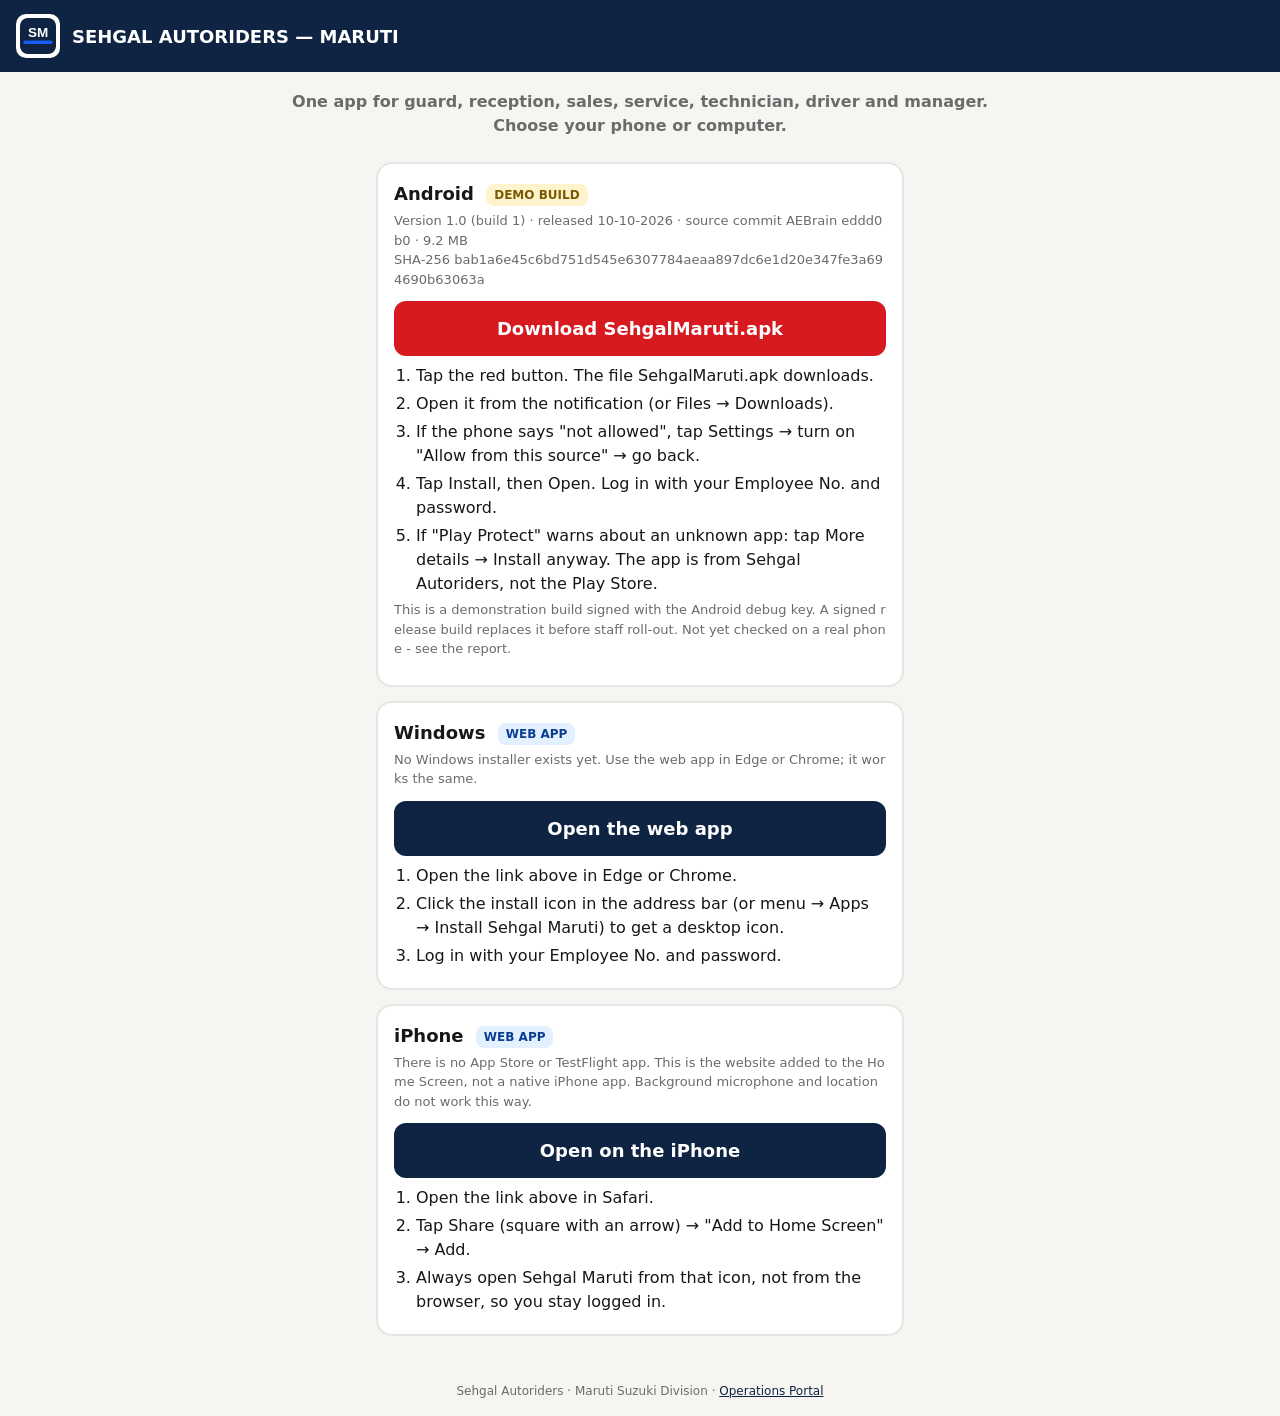
==== install/index.html @ 4bb22194 "feat(r18): publish SEHGAL AUTORIDERS - MARUTI compiled static distribution" ====
<!doctype html>
<html lang="en">
<head>
<meta charset="utf-8">
<meta name="viewport" content="width=device-width,initial-scale=1">
<meta name="robots" content="noindex">
<title>SEHGAL AUTORIDERS — MARUTI</title>
<style>
  :root{--bg:#f6f5f2;--card:#fff;--ink:#171717;--mute:#6b6b6b;--line:#e5e5e5;--red:#d71920;--blue:#0f2342}
  *{box-sizing:border-box}
  body{margin:0;background:var(--bg);color:var(--ink);font:16px/1.5 system-ui,-apple-system,"Segoe UI",sans-serif}
  header{background:var(--blue);color:#fff;padding:14px 16px;display:flex;align-items:center;gap:12px}
  header img{width:44px;height:44px;border-radius:10px;background:#fff;padding:4px}
  header h1{font-size:18px;margin:0;flex:1}
  .pick{text-align:center;font-weight:700;color:var(--mute);margin:18px 16px 8px}
  main{max-width:560px;margin:0 auto;padding:16px}
  .card{background:var(--card);border:2px solid var(--line);border-radius:16px;padding:16px;margin-bottom:14px}
  .card h2{margin:0 0 4px;font-size:18px}
  .state{display:inline-block;font-size:12px;font-weight:800;border-radius:8px;padding:2px 8px;margin-left:6px;vertical-align:middle}
  .demo{background:#fff3cd;color:#7a5a00}.web{background:#e3f0ff;color:#0b3d91}.none{background:#eee;color:#555}
  .get{display:block;text-align:center;background:var(--red);color:#fff;text-decoration:none;font-weight:800;font-size:18px;padding:14px;border-radius:12px;margin:12px 0 8px}
  .get.blue{background:var(--blue)}
  .meta{color:var(--mute);font-size:13px;margin:0 0 10px;word-break:break-all}
  ol{margin:0;padding-left:22px}
  li{margin:4px 0}
  footer{color:var(--mute);font-size:12px;text-align:center;padding:16px}
  a.back{color:var(--blue)}
</style>
</head>
<body>
<header><img src="../app/icon.svg" alt=""><h1>SEHGAL AUTORIDERS — MARUTI</h1></header>
<p class="pick">One app for guard, reception, sales, service, technician, driver and manager.<br>Choose your phone or computer.</p>
<main>

<div class="card">
  <h2>Android <span class="state demo">DEMO BUILD</span></h2>
  <p class="meta">Version 1.0 (build 1) · released 10-10-2026 · source commit AEBrain eddd0b0 · 9.2 MB<br>SHA-256 bab1a6e45c6bd751d545e6307784aeaa897dc6e1d20e347fe3a694690b63063a</p>
  <a class="get" href="SehgalMaruti.apk">Download SehgalMaruti.apk</a>
  <ol>
    <li>Tap the red button. The file SehgalMaruti.apk downloads.</li>
    <li>Open it from the notification (or Files → Downloads).</li>
    <li>If the phone says "not allowed", tap Settings → turn on "Allow from this source" → go back.</li>
    <li>Tap Install, then Open. Log in with your Employee No. and password.</li>
    <li>If "Play Protect" warns about an unknown app: tap More details → Install anyway. The app is from Sehgal Autoriders, not the Play Store.</li>
  </ol>
  <p class="meta">This is a demonstration build signed with the Android debug key. A signed release build replaces it before staff roll-out. Not yet checked on a real phone - see the report.</p>
</div>

<div class="card">
  <h2>Windows <span class="state web">WEB APP</span></h2>
  <p class="meta">No Windows installer exists yet. Use the web app in Edge or Chrome; it works the same.</p>
  <a class="get blue" href="../app/">Open the web app</a>
  <ol>
    <li>Open the link above in Edge or Chrome.</li>
    <li>Click the install icon in the address bar (or menu → Apps → Install Sehgal Maruti) to get a desktop icon.</li>
    <li>Log in with your Employee No. and password.</li>
  </ol>
</div>

<div class="card">
  <h2>iPhone <span class="state web">WEB APP</span></h2>
  <p class="meta">There is no App Store or TestFlight app. This is the website added to the Home Screen, not a native iPhone app. Background microphone and location do not work this way.</p>
  <a class="get blue" href="../app/">Open on the iPhone</a>
  <ol>
    <li>Open the link above in Safari.</li>
    <li>Tap Share (square with an arrow) → "Add to Home Screen" → Add.</li>
    <li>Always open Sehgal Maruti from that icon, not from the browser, so you stay logged in.</li>
  </ol>
</div>

</main>
<footer>Sehgal Autoriders · Maruti Suzuki Division · <a class="back" href="../">Operations Portal</a></footer>
</body>
</html>
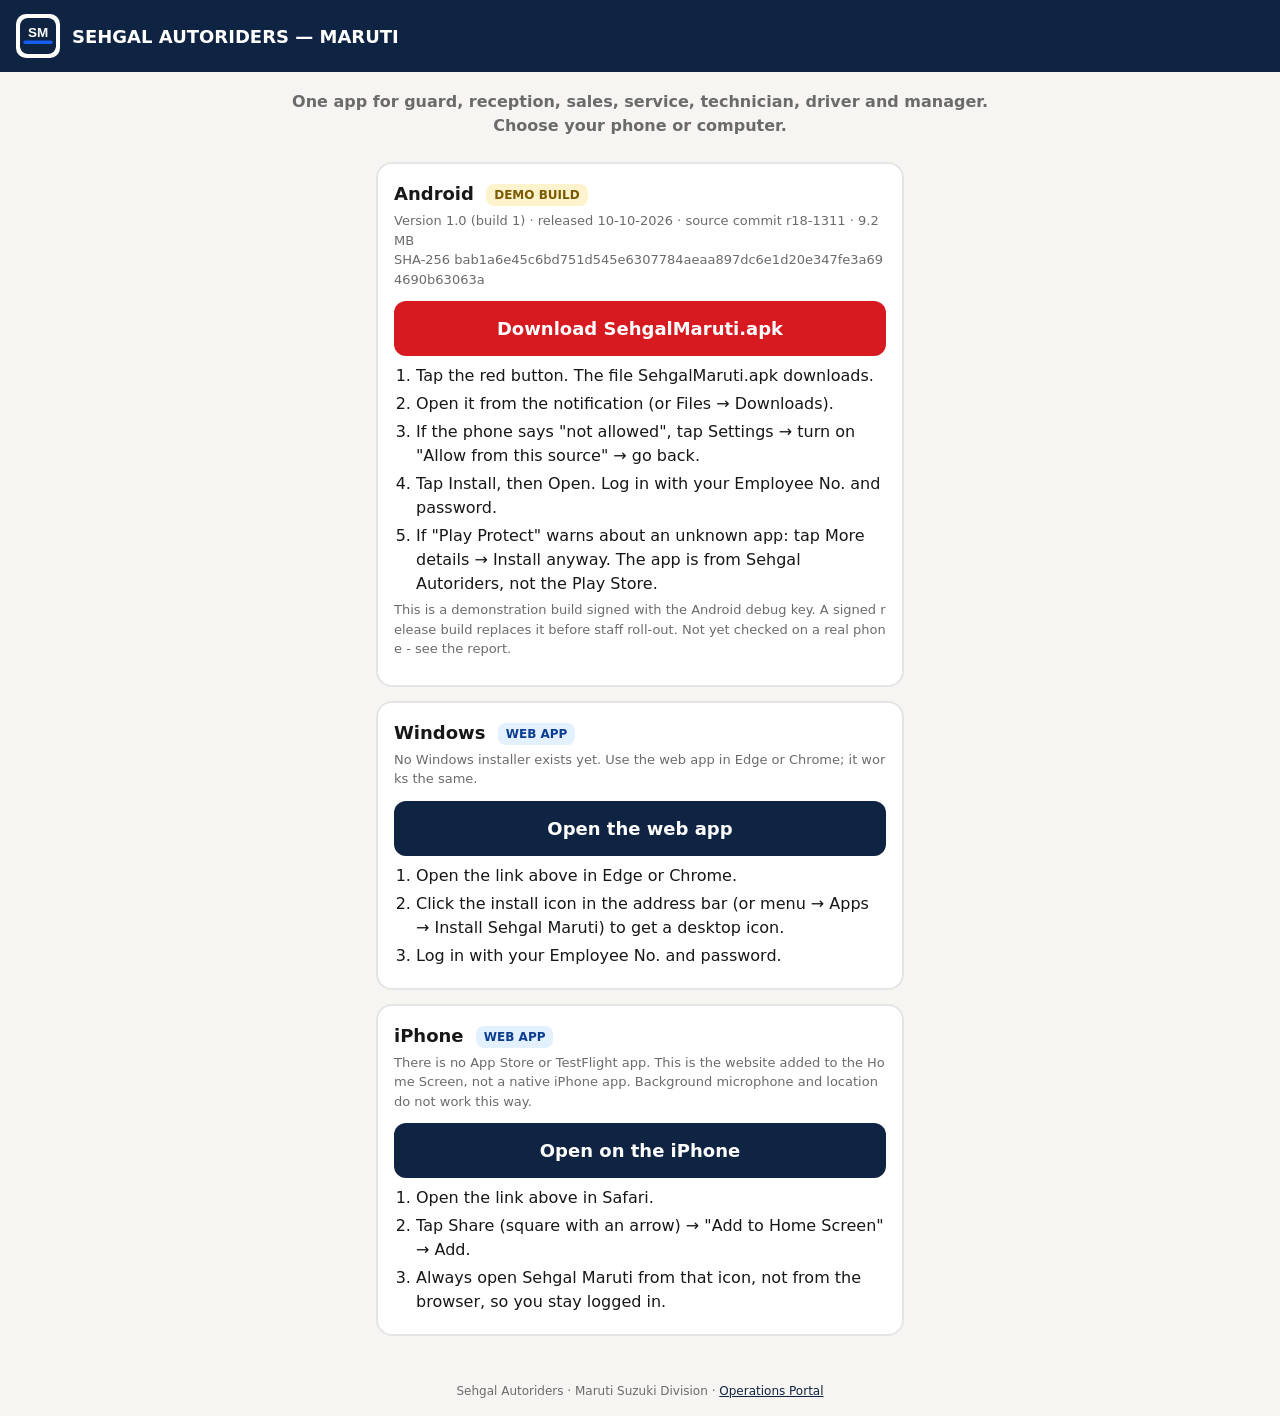
==== commit 33a735aa: "chore(r18): clean install page metadata" ====
--- a/install/index.html
+++ b/install/index.html
@@ -34,7 +34,7 @@
 
 <div class="card">
   <h2>Android <span class="state demo">DEMO BUILD</span></h2>
-  <p class="meta">Version 1.0 (build 1) · released 10-10-2026 · source commit AEBrain eddd0b0 · 9.2 MB<br>SHA-256 bab1a6e45c6bd751d545e6307784aeaa897dc6e1d20e347fe3a694690b63063a</p>
+  <p class="meta">Version 1.0 (build 1) · released 10-10-2026 · source commit r18-1311 · 9.2 MB<br>SHA-256 bab1a6e45c6bd751d545e6307784aeaa897dc6e1d20e347fe3a694690b63063a</p>
   <a class="get" href="SehgalMaruti.apk">Download SehgalMaruti.apk</a>
   <ol>
     <li>Tap the red button. The file SehgalMaruti.apk downloads.</li>
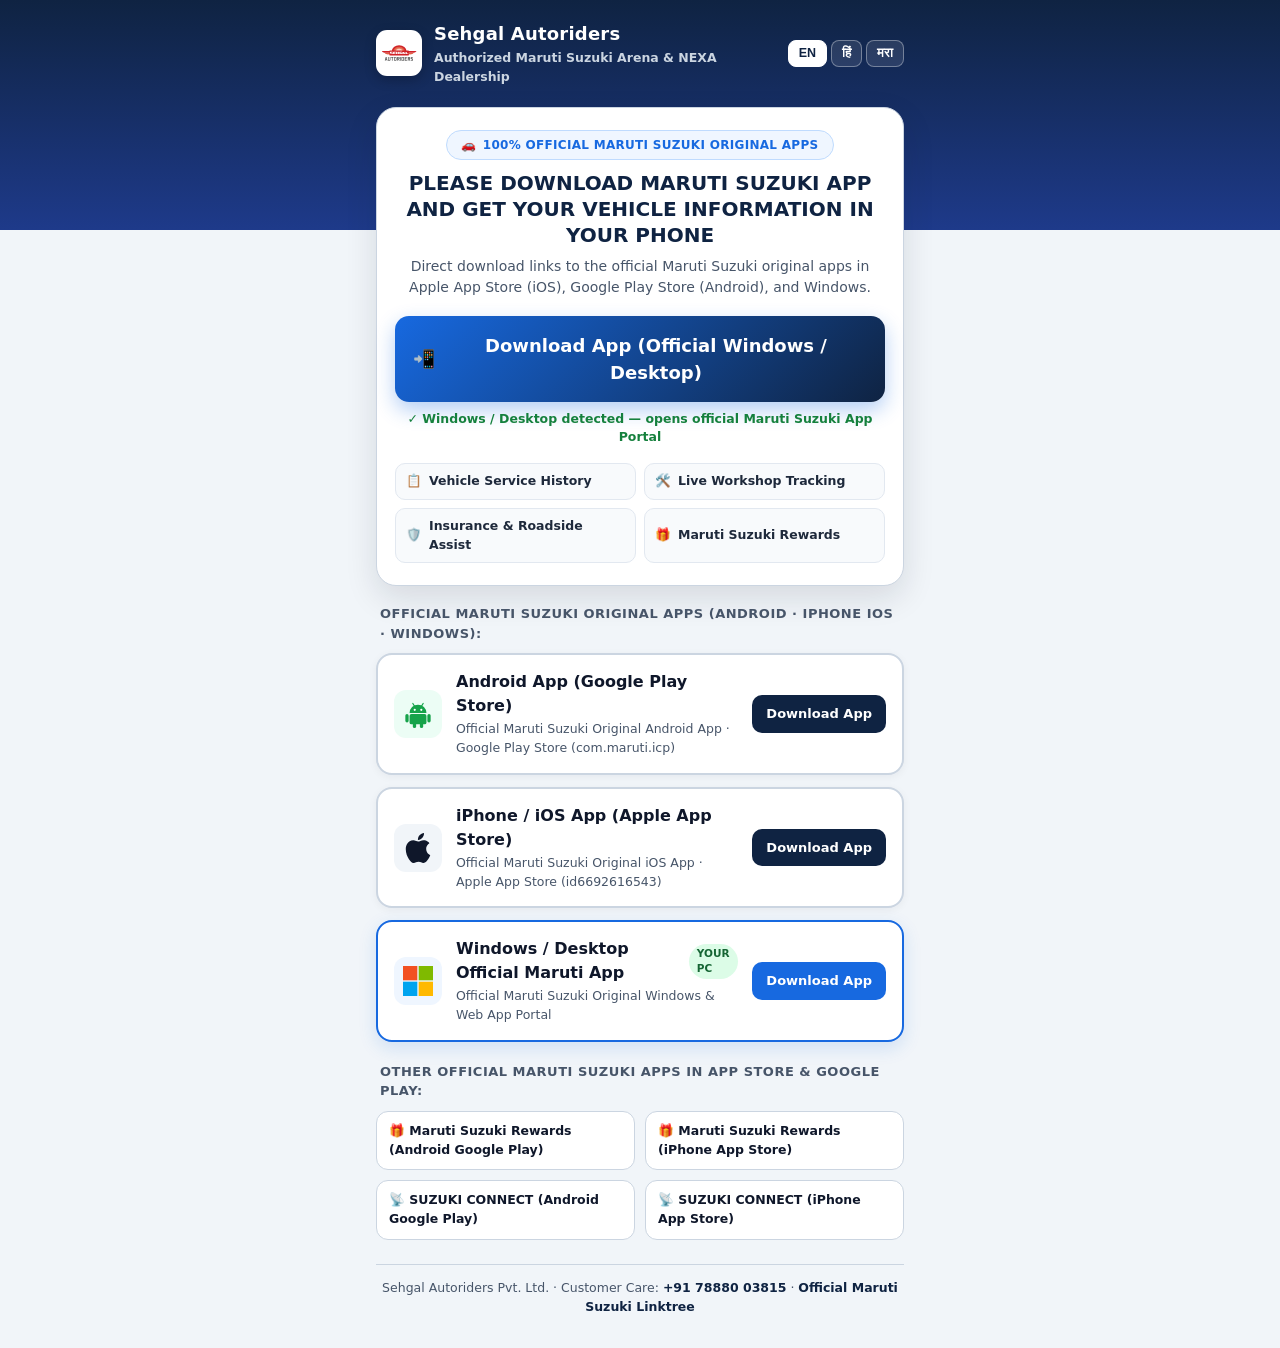
==== commit 4864cbd4: "feat(maruti-app): publish Official Maruti Suzuki App Download Hub (iOS, Android, Windows)" ====
--- a/install/index.html
+++ b/install/index.html
@@ -1,74 +1,192 @@
-<!doctype html>
+<!DOCTYPE html>
 <html lang="en">
 <head>
 <meta charset="utf-8">
 <meta name="viewport" content="width=device-width,initial-scale=1">
-<meta name="robots" content="noindex">
-<title>SEHGAL AUTORIDERS — MARUTI</title>
+<title>Download Official Maruti Suzuki App — Sehgal Autoriders (iOS · Android · Windows)</title>
+<meta property="og:title" content="PLEASE DOWNLOAD MARUTI SUZUKI APP & GET YOUR VEHICLE INFORMATION IN YOUR PHONE">
+<meta property="og:description" content="Official Maruti Suzuki Original Apps on Apple App Store (iOS), Google Play Store (Android) & Windows">
+<meta property="og:image" content="https://maruti.sehgalautoriders.com/app/icon.svg">
+<meta name="theme-color" content="#0f2342">
+<link rel="icon" href="../app/icon.svg">
 <style>
-  :root{--bg:#f6f5f2;--card:#fff;--ink:#171717;--mute:#6b6b6b;--line:#e5e5e5;--red:#d71920;--blue:#0f2342}
+  :root{--bg:#f1f5f9;--card:#ffffff;--ink:#0f172a;--mute:#475569;--line:#cbd5e1;--blue:#0f2342;--accent:#1769e0;--green:#15803d;--red:#d71920}
   *{box-sizing:border-box}
-  body{margin:0;background:var(--bg);color:var(--ink);font:16px/1.5 system-ui,-apple-system,"Segoe UI",sans-serif}
-  header{background:var(--blue);color:#fff;padding:14px 16px;display:flex;align-items:center;gap:12px}
-  header img{width:44px;height:44px;border-radius:10px;background:#fff;padding:4px}
-  header h1{font-size:18px;margin:0;flex:1}
-  .pick{text-align:center;font-weight:700;color:var(--mute);margin:18px 16px 8px}
-  main{max-width:560px;margin:0 auto;padding:16px}
-  .card{background:var(--card);border:2px solid var(--line);border-radius:16px;padding:16px;margin-bottom:14px}
-  .card h2{margin:0 0 4px;font-size:18px}
-  .state{display:inline-block;font-size:12px;font-weight:800;border-radius:8px;padding:2px 8px;margin-left:6px;vertical-align:middle}
-  .demo{background:#fff3cd;color:#7a5a00}.web{background:#e3f0ff;color:#0b3d91}.none{background:#eee;color:#555}
-  .get{display:block;text-align:center;background:var(--red);color:#fff;text-decoration:none;font-weight:800;font-size:18px;padding:14px;border-radius:12px;margin:12px 0 8px}
-  .get.blue{background:var(--blue)}
-  .meta{color:var(--mute);font-size:13px;margin:0 0 10px;word-break:break-all}
-  ol{margin:0;padding-left:22px}
-  li{margin:4px 0}
-  footer{color:var(--mute);font-size:12px;text-align:center;padding:16px}
-  a.back{color:var(--blue)}
+  body{margin:0;background:linear-gradient(180deg,#0f2342 0%,#1e3a8a 230px,var(--bg) 230px);color:var(--ink);font:16px/1.5 system-ui,-apple-system,"Segoe UI",Roboto,sans-serif;min-height:100vh}
+  header{max-width:560px;margin:0 auto;padding:20px 16px 8px;color:#fff;display:flex;align-items:center;gap:12px}
+  header img{width:46px;height:46px;border-radius:11px;background:#fff;padding:5px;box-shadow:0 4px 12px rgba(0,0,0,.22)}
+  header .brand{flex:1}
+  header .brand h1{font-size:18px;font-weight:800;margin:0;letter-spacing:.2px}
+  header .brand p{font-size:12.5px;margin:2px 0 0;color:#cbd5e1;font-weight:600}
+  .lang{display:flex;gap:4px}
+  .lang button{border:1px solid rgba(255,255,255,.35);background:rgba(255,255,255,.1);color:#fff;border-radius:8px;padding:5px 10px;font-weight:700;font-size:12.5px;cursor:pointer}
+  .lang button.on{background:#fff;color:#0f2342;border-color:#fff}
+  .wrap{max-width:560px;margin:0 auto;padding:12px 16px 32px}
+  .hero-card{background:var(--card);border:1px solid var(--line);border-radius:20px;padding:22px 18px;box-shadow:0 12px 32px rgba(15,23,42,.12);margin-bottom:16px;text-align:center}
+  .pill{display:inline-flex;align-items:center;gap:6px;background:#eff6ff;color:var(--accent);border:1px solid #bfdbfe;border-radius:999px;padding:5px 14px;font-size:12px;font-weight:800;letter-spacing:.3px;text-transform:uppercase;margin-bottom:10px}
+  .hero-title{font-size:20px;font-weight:900;color:var(--blue);line-height:1.3;margin:0 0 8px}
+  .hero-sub{font-size:14px;color:var(--mute);margin:0 0 18px}
+  .btn-primary-download{display:flex;align-items:center;justify-content:center;gap:10px;width:100%;background:linear-gradient(135deg,#1769e0 0%,#0f2342 100%);color:#fff;text-decoration:none;font-weight:900;font-size:18px;padding:16px 18px;border-radius:14px;box-shadow:0 8px 20px rgba(23,105,224,.32);transition:transform .12s}
+  .btn-primary-download:active{transform:scale(.98)}
+  .device-badge{font-size:12.5px;color:var(--green);font-weight:700;margin:8px 0 0}
+  .features{display:grid;grid-template-columns:repeat(2,1fr);gap:8px;margin-top:16px;text-align:left}
+  .feat{background:#f8fafc;border:1px solid #e2e8f0;border-radius:10px;padding:8px 10px;font-size:12.5px;font-weight:700;color:#1e293b;display:flex;align-items:center;gap:7px}
+  .section-lbl{font-size:13px;font-weight:800;color:var(--mute);text-transform:uppercase;letter-spacing:.5px;margin:18px 4px 10px}
+  .store-list{display:flex;flex-direction:column;gap:12px}
+  .store-card{display:flex;align-items:center;gap:14px;background:var(--card);border:2px solid var(--line);border-radius:16px;padding:15px 16px;text-decoration:none;color:var(--ink);box-shadow:0 2px 8px rgba(15,23,42,.05);transition:border-color .15s,box-shadow .15s}
+  .store-card:hover,.store-card.recommended{border-color:var(--accent);box-shadow:0 6px 18px rgba(23,105,224,.15)}
+  .store-icon{width:48px;height:48px;border-radius:12px;display:flex;align-items:center;justify-content:center;flex-shrink:0}
+  .store-icon.android{background:#ecfdf5}
+  .store-icon.ios{background:#f1f5f9}
+  .store-icon.windows{background:#eff6ff}
+  .store-icon svg{width:30px;height:30px}
+  .store-info{flex:1}
+  .store-info .name{font-size:16px;font-weight:800;color:var(--ink);display:flex;align-items:center;gap:8px}
+  .store-info .desc{font-size:12.5px;color:var(--mute);margin-top:2px}
+  .rec-tag{background:#dcfce7;color:#166534;font-size:10.5px;font-weight:800;padding:2px 8px;border-radius:999px;text-transform:uppercase}
+  .store-cta{background:var(--blue);color:#fff;font-size:13px;font-weight:800;padding:9px 14px;border-radius:10px;white-space:nowrap}
+  .store-card.recommended .store-cta{background:var(--accent)}
+  footer{text-align:center;font-size:12.5px;color:var(--mute);margin-top:24px;padding-top:14px;border-top:1px solid var(--line)}
+  footer a{color:var(--blue);font-weight:700;text-decoration:none}
 </style>
 </head>
 <body>
-<header><img src="../app/icon.svg" alt=""><h1>SEHGAL AUTORIDERS — MARUTI</h1></header>
-<p class="pick">One app for guard, reception, sales, service, technician, driver and manager.<br>Choose your phone or computer.</p>
-<main>
+<header>
+  <img src="../app/brand/sehgal-autoriders-logo.svg" alt="Sehgal Autoriders">
+  <div class="brand">
+    <h1 data-t="brandTitle">Sehgal Autoriders</h1>
+    <p data-t="brandSub">Authorized Maruti Suzuki Arena &amp; NEXA Dealership</p>
+  </div>
+  <div class="lang">
+    <button data-l="en" class="on">EN</button>
+    <button data-l="hi">हिं</button>
+    <button data-l="mr">मरा</button>
+  </div>
+</header>
 
-<div class="card">
-  <h2>Android <span class="state demo">DEMO BUILD</span></h2>
-  <p class="meta">Version 1.0 (build 1) · released 10-10-2026 · source commit r18-1311 · 9.2 MB<br>SHA-256 bab1a6e45c6bd751d545e6307784aeaa897dc6e1d20e347fe3a694690b63063a</p>
-  <a class="get" href="SehgalMaruti.apk">Download SehgalMaruti.apk</a>
-  <ol>
-    <li>Tap the red button. The file SehgalMaruti.apk downloads.</li>
-    <li>Open it from the notification (or Files → Downloads).</li>
-    <li>If the phone says "not allowed", tap Settings → turn on "Allow from this source" → go back.</li>
-    <li>Tap Install, then Open. Log in with your Employee No. and password.</li>
-    <li>If "Play Protect" warns about an unknown app: tap More details → Install anyway. The app is from Sehgal Autoriders, not the Play Store.</li>
-  </ol>
-  <p class="meta">This is a demonstration build signed with the Android debug key. A signed release build replaces it before staff roll-out. Not yet checked on a real phone - see the report.</p>
+<div class="wrap">
+  <div class="hero-card">
+    <div class="pill">🚗 <span data-t="pill">100% Official Maruti Suzuki Original Apps</span></div>
+    <h2 class="hero-title" data-t="headline">PLEASE DOWNLOAD MARUTI SUZUKI APP AND GET YOUR VEHICLE INFORMATION IN YOUR PHONE</h2>
+    <p class="hero-sub" data-t="subhead">Direct download links to the official Maruti Suzuki original apps in Apple App Store (iOS), Google Play Store (Android), and Windows.</p>
+
+    <a class="btn-primary-download" id="smartDownloadBtn" href="https://play.google.com/store/apps/details?id=com.maruti.icp" target="_blank" rel="noopener">
+      <span>📲</span>
+      <span id="smartDownloadLabel" data-t="downloadBtn">Download App</span>
+    </a>
+    <div class="device-badge" id="detectedOsNote">Detected your device — tap "Download App" above for direct official Maruti Suzuki App store download</div>
+
+    <div class="features">
+      <div class="feat">📋 <span data-t="f1">Vehicle Service History</span></div>
+      <div class="feat">🛠️ <span data-t="f2">Live Workshop Tracking</span></div>
+      <div class="feat">🛡️ <span data-t="f3">Insurance &amp; Roadside Assist</span></div>
+      <div class="feat">🎁 <span data-t="f4">Maruti Suzuki Rewards</span></div>
+    </div>
+  </div>
+
+  <div class="section-lbl" data-t="choosePlatform">Official Maruti Suzuki Original Apps (Android · iPhone iOS · Windows):</div>
+
+  <div class="store-list">
+    <!-- 1. Android Official Maruti Suzuki App -->
+    <a class="store-card" id="card-android" href="https://play.google.com/store/apps/details?id=com.maruti.icp" target="_blank" rel="noopener">
+      <div class="store-icon android">
+        <svg viewBox="0 0 64 64" aria-hidden="true"><g fill="#16a34a"><path d="M14 30a18 18 0 0 1 36 0z"/><rect x="14" y="32" width="36" height="22" rx="4"/><rect x="5" y="32" width="7" height="18" rx="3.5"/><rect x="52" y="32" width="7" height="18" rx="3.5"/><rect x="21" y="50" width="7" height="12" rx="3.5"/><rect x="36" y="50" width="7" height="12" rx="3.5"/><path d="M21 9.5l4 6.5M43 9.5l-4 6.5" stroke="#16a34a" stroke-width="2.6" stroke-linecap="round"/></g><circle cx="25" cy="23" r="2.4" fill="#fff"/><circle cx="39" cy="23" r="2.4" fill="#fff"/></svg>
+      </div>
+      <div class="store-info">
+        <div class="name">
+          <span data-t="andTitle">Android App (Google Play Store)</span>
+          <span class="rec-tag" id="rec-android" style="display:none">Your Phone</span>
+        </div>
+        <div class="desc" data-t="andDesc">Official Maruti Suzuki Original Android App · Google Play Store (com.maruti.icp)</div>
+      </div>
+      <div class="store-cta" data-t="btnGet">Download App</div>
+    </a>
+
+    <!-- 2. iOS Official Maruti Suzuki App -->
+    <a class="store-card" id="card-ios" href="https://apps.apple.com/in/app/maruti-suzuki/id6692616543" target="_blank" rel="noopener">
+      <div class="store-icon ios">
+        <svg viewBox="0 0 24 24" aria-hidden="true"><path fill="#0f172a" d="M12.152 6.896c-.948 0-2.415-1.078-3.96-1.04-2.04.027-3.91 1.183-4.961 3.014-2.117 3.675-.546 9.103 1.519 12.09 1.013 1.454 2.208 3.09 3.792 3.039 1.52-.065 2.09-.987 3.935-.987 1.831 0 2.35.987 3.96.948 1.637-.026 2.676-1.48 3.676-2.948 1.156-1.688 1.636-3.325 1.662-3.415-.039-.013-3.182-1.221-3.22-4.857-.026-3.04 2.48-4.494 2.597-4.559-1.429-2.09-3.623-2.324-4.39-2.376-2-.156-3.675 1.09-4.61 1.09zM15.53 3.83c.843-1.012 1.4-2.427 1.245-3.83-1.207.052-2.662.805-3.532 1.818-.78.896-1.454 2.338-1.273 3.714 1.338.104 2.715-.688 3.559-1.701"/></svg>
+      </div>
+      <div class="store-info">
+        <div class="name">
+          <span data-t="iosTitle">iPhone / iOS App (Apple App Store)</span>
+          <span class="rec-tag" id="rec-ios" style="display:none">Your iPhone</span>
+        </div>
+        <div class="desc" data-t="iosDesc">Official Maruti Suzuki Original iOS App · Apple App Store (id6692616543)</div>
+      </div>
+      <div class="store-cta" data-t="btnGet">Download App</div>
+    </a>
+
+    <!-- 3. Windows / Desktop Official Maruti Suzuki Portal & App -->
+    <a class="store-card" id="card-windows" href="https://www.nexaexperience.com/maruti-suzuki-app-download?ppid=3e9e42cc-3356-4017-bf08-65e5347bb883&listing=msilevents" target="_blank" rel="noopener">
+      <div class="store-icon windows">
+        <svg viewBox="0 0 22 22" aria-hidden="true"><rect x="0" y="0" width="10.5" height="10.5" fill="#F25022"/><rect x="11.5" y="0" width="10.5" height="10.5" fill="#7FBA00"/><rect x="0" y="11.5" width="10.5" height="10.5" fill="#00A4EF"/><rect x="11.5" y="11.5" width="10.5" height="10.5" fill="#FFB900"/></svg>
+      </div>
+      <div class="store-info">
+        <div class="name">
+          <span data-t="winTitle">Windows / Desktop Official Maruti App</span>
+          <span class="rec-tag" id="rec-windows" style="display:none">Your PC</span>
+        </div>
+        <div class="desc" data-t="winDesc">Official Maruti Suzuki Original Windows &amp; Web App Portal</div>
+      </div>
+      <div class="store-cta" data-t="btnGet">Download App</div>
+    </a>
+  </div>
+
+  <div class="section-lbl" style="margin-top:20px">Other Official Maruti Suzuki Apps in App Store &amp; Google Play:</div>
+  <div style="display:grid;grid-template-columns:repeat(2,1fr);gap:10px">
+    <a href="https://play.google.com/store/apps/details?id=com.marutisuzuki.rewards" target="_blank" rel="noopener" style="background:#fff;border:1px solid var(--line);border-radius:12px;padding:10px 12px;text-decoration:none;color:var(--ink);font-size:12.5px;font-weight:800">
+      🎁 Maruti Suzuki Rewards (Android Google Play)
+    </a>
+    <a href="https://apps.apple.com/in/app/maruti-suzuki-rewards/id1520626356" target="_blank" rel="noopener" style="background:#fff;border:1px solid var(--line);border-radius:12px;padding:10px 12px;text-decoration:none;color:var(--ink);font-size:12.5px;font-weight:800">
+      🎁 Maruti Suzuki Rewards (iPhone App Store)
+    </a>
+    <a href="https://play.google.com/store/apps/details?id=com.marutisuzuki.suzukiconnect" target="_blank" rel="noopener" style="background:#fff;border:1px solid var(--line);border-radius:12px;padding:10px 12px;text-decoration:none;color:var(--ink);font-size:12.5px;font-weight:800">
+      📡 SUZUKI CONNECT (Android Google Play)
+    </a>
+    <a href="https://apps.apple.com/in/app/suzuki-connect-india/id1468033772" target="_blank" rel="noopener" style="background:#fff;border:1px solid var(--line);border-radius:12px;padding:10px 12px;text-decoration:none;color:var(--ink);font-size:12.5px;font-weight:800">
+      📡 SUZUKI CONNECT (iPhone App Store)
+    </a>
+  </div>
+
+  <footer>
+    Sehgal Autoriders Pvt. Ltd. · Customer Care: <a href="tel:+917888003815">+91 78880 03815</a> · <a href="https://linktr.ee/marutisuzukiapp" target="_blank" rel="noopener">Official Maruti Suzuki Linktree</a>
+  </footer>
 </div>
 
-<div class="card">
-  <h2>Windows <span class="state web">WEB APP</span></h2>
-  <p class="meta">No Windows installer exists yet. Use the web app in Edge or Chrome; it works the same.</p>
-  <a class="get blue" href="../app/">Open the web app</a>
-  <ol>
-    <li>Open the link above in Edge or Chrome.</li>
-    <li>Click the install icon in the address bar (or menu → Apps → Install Sehgal Maruti) to get a desktop icon.</li>
-    <li>Log in with your Employee No. and password.</li>
-  </ol>
-</div>
+<script>
+(function(){
+  var URLS = {
+    android: 'https://play.google.com/store/apps/details?id=com.maruti.icp',
+    ios: 'https://apps.apple.com/in/app/maruti-suzuki/id6692616543',
+    windows: 'https://www.nexaexperience.com/maruti-suzuki-app-download?ppid=3e9e42cc-3356-4017-bf08-65e5347bb883&listing=msilevents'
+  };
+  var ua = navigator.userAgent || '';
+  var os = /iPhone|iPad|iPod/i.test(ua) ? 'ios' : (/Android/i.test(ua) ? 'android' : 'windows');
+  var h = (location.hash || '').replace('#','').toLowerCase();
+  if (h === 'ios' || h === 'iphone') os = 'ios';
+  else if (h === 'android') os = 'android';
+  else if (h === 'windows' || h === 'pc') os = 'windows';
 
-<div class="card">
-  <h2>iPhone <span class="state web">WEB APP</span></h2>
-  <p class="meta">There is no App Store or TestFlight app. This is the website added to the Home Screen, not a native iPhone app. Background microphone and location do not work this way.</p>
-  <a class="get blue" href="../app/">Open on the iPhone</a>
-  <ol>
-    <li>Open the link above in Safari.</li>
-    <li>Tap Share (square with an arrow) → "Add to Home Screen" → Add.</li>
-    <li>Always open Sehgal Maruti from that icon, not from the browser, so you stay logged in.</li>
-  </ol>
-</div>
-
-</main>
-<footer>Sehgal Autoriders · Maruti Suzuki Division · <a class="back" href="../">Operations Portal</a></footer>
+  var smartBtn = document.getElementById('smartDownloadBtn');
+  var smartLbl = document.getElementById('smartDownloadLabel');
+  var noteEl = document.getElementById('detectedOsNote');
+  smartBtn.href = URLS[os];
+  if (os === 'ios') {
+    smartLbl.textContent = 'Download App (Official iPhone / iOS App Store)';
+    noteEl.textContent = '✓ iPhone / iOS detected — opens official Maruti Suzuki App on Apple App Store';
+  } else if (os === 'android') {
+    smartLbl.textContent = 'Download App (Official Android Google Play)';
+    noteEl.textContent = '✓ Android Phone detected — opens official Maruti Suzuki App on Google Play Store';
+  } else {
+    smartLbl.textContent = 'Download App (Official Windows / Desktop)';
+    noteEl.textContent = '✓ Windows / Desktop detected — opens official Maruti Suzuki App Portal';
+  }
+  var card = document.getElementById('card-' + os);
+  var rec = document.getElementById('rec-' + os);
+  if (card) card.classList.add('recommended');
+  if (rec) rec.style.display = 'inline-block';
+})();
+</script>
 </body>
-</html>
+</html>
